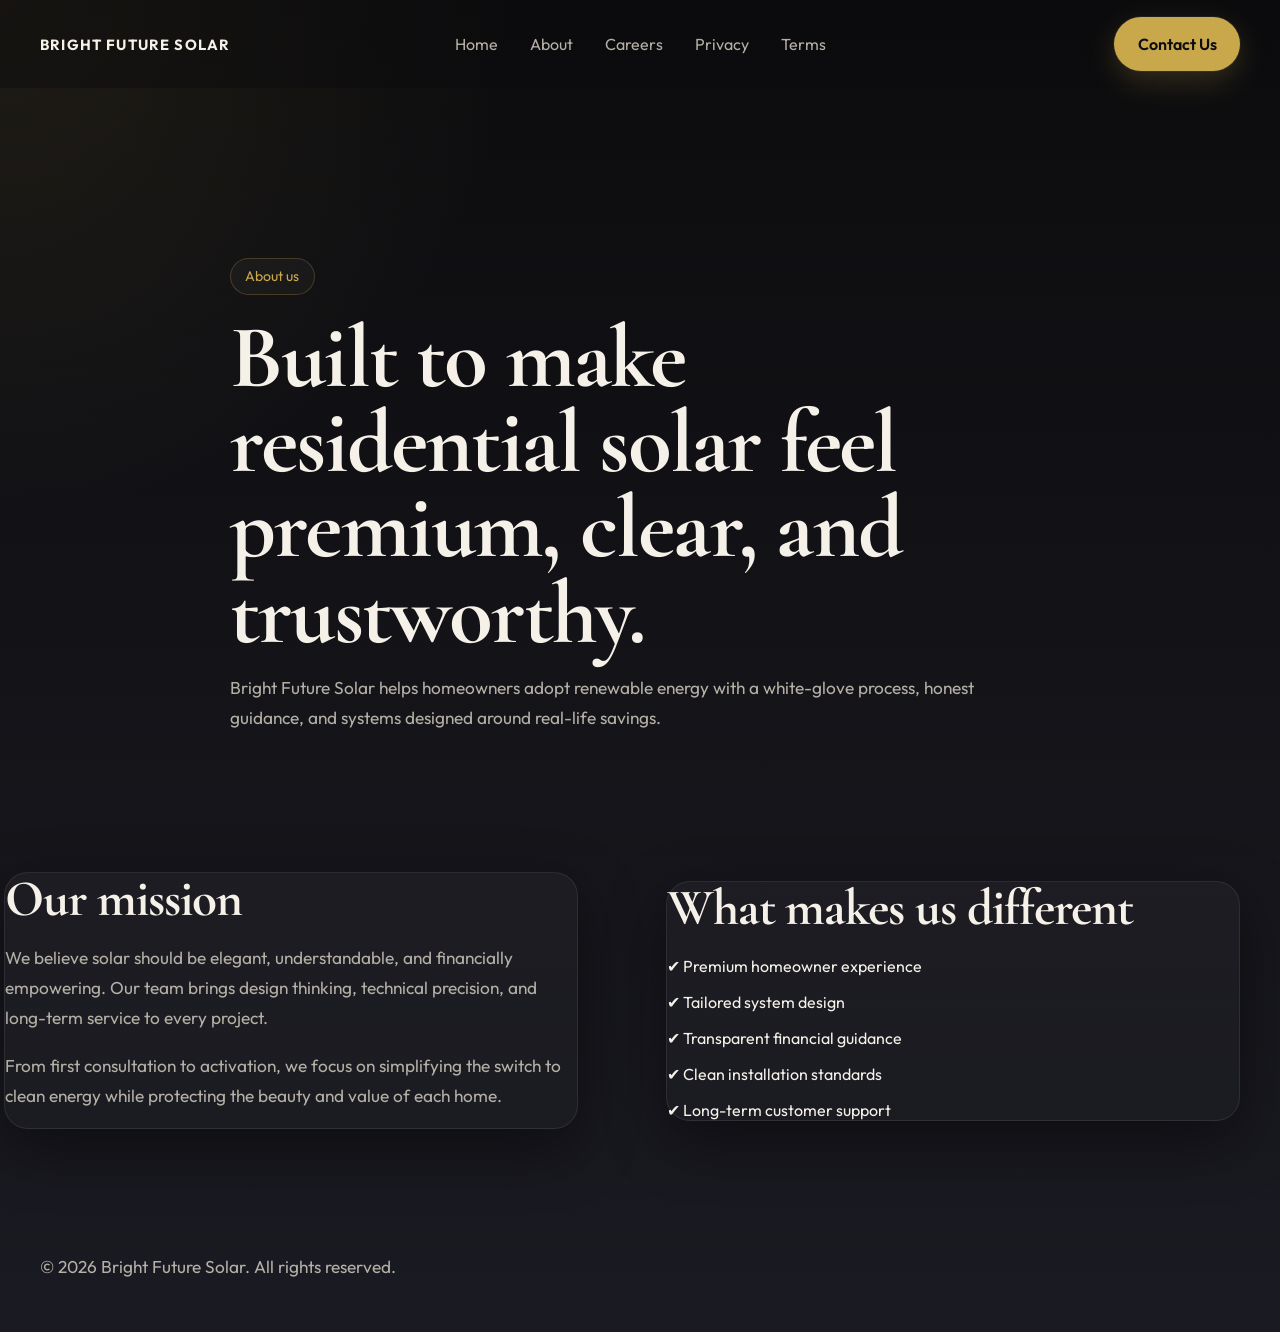
==== aboutUs.html @ a8fe5bc2 "feat: initial Bright Future Solar website" ====
<!DOCTYPE html>
<html lang="en">
<head>
  <meta charset="UTF-8" />
  <meta name="viewport" content="width=device-width, initial-scale=1.0" />
  <title>About Bright Future Solar</title>
  <link rel="preconnect" href="https://fonts.googleapis.com">
  <link rel="preconnect" href="https://fonts.gstatic.com" crossorigin>
  <link href="https://fonts.googleapis.com/css2?family=Cormorant+Garamond:wght@400;500;600;700&family=Outfit:wght@300;400;500;600;700&display=swap" rel="stylesheet">
  <link rel="stylesheet" href="shared.css" />
</head>
<body>
  <header class="site-header inner-header" id="siteHeader">
    <nav class="navbar container">
      <a href="index.html" class="brand-mark">Bright Future Solar</a>
      <button class="nav-toggle" id="navToggle" aria-label="Open menu"><span></span><span></span><span></span></button>
      <div class="nav-center" id="navMenu">
        <a href="index.html">Home</a>
        <a href="aboutUs.html">About</a>
        <a href="careers.html">Careers</a>
        <a href="privacy.html">Privacy</a>
        <a href="terms.html">Terms</a>
      </div>
      <a href="index.html#contact" class="btn btn-primary nav-cta">Contact Us</a>
    </nav>
  </header>
  <main class="inner-page">
    <section class="section page-hero">
      <div class="container narrow reveal fade-up">
        <span class="section-tag">About us</span>
        <h1>Built to make residential solar feel premium, clear, and trustworthy.</h1>
        <p>Bright Future Solar helps homeowners adopt renewable energy with a white-glove process, honest guidance, and systems designed around real-life savings.</p>
      </div>
    </section>
    <section class="section">
      <div class="container two-col-grid">
        <div class="content-panel reveal slide-left">
          <h2>Our mission</h2>
          <p>We believe solar should be elegant, understandable, and financially empowering. Our team brings design thinking, technical precision, and long-term service to every project.</p>
          <p>From first consultation to activation, we focus on simplifying the switch to clean energy while protecting the beauty and value of each home.</p>
        </div>
        <div class="content-panel reveal fade-up">
          <h2>What makes us different</h2>
          <ul class="checklist">
            <li>✔ Premium homeowner experience</li>
            <li>✔ Tailored system design</li>
            <li>✔ Transparent financial guidance</li>
            <li>✔ Clean installation standards</li>
            <li>✔ Long-term customer support</li>
          </ul>
        </div>
      </div>
    </section>
  </main>
  <footer class="site-footer"><div class="container footer-bottom"><p>© 2026 Bright Future Solar. All rights reserved.</p></div></footer>
  <script src="site.js"></script>
</body>
</html>
---- shared.css ----
:root {
  --bg-0: #0C0C0E;
  --bg-1: #111115;
  --bg-2: #16161C;
  --bg-3: #1A1A22;
  --gold: #C9A84C;
  --gold-soft: rgba(201, 168, 76, 0.18);
  --text: #F5F1E8;
  --muted: #B5B0A6;
  --line: rgba(255,255,255,0.08);
  --shadow: 0 20px 60px rgba(0,0,0,0.45);
  --radius: 1.5rem;
  --radius-sm: 1rem;
  --container: 1200px;
}
* { box-sizing: border-box; }
html, body { margin: 0; padding: 0; overflow-x: hidden; }
body {
  font-family: 'Outfit', sans-serif;
  background:
    radial-gradient(circle at top left, rgba(201,168,76,0.1), transparent 28%),
    linear-gradient(180deg, var(--bg-0), var(--bg-1) 35%, var(--bg-2) 70%, var(--bg-3));
  color: var(--text);
}
a { color: inherit; text-decoration: none; }
img, iframe { max-width: 100%; display: block; border: 0; }
.container { width: min(calc(100% - 3rem), var(--container)); margin: 0 auto; }
.narrow { width: min(calc(100% - 3rem), 820px); margin: 0 auto; }
.section { padding: clamp(4rem, 7vw, 7rem) 0; position: relative; }
h1, h2, h3 { font-family: 'Cormorant Garamond', serif; letter-spacing: -0.02em; margin: 0 0 1rem; }
h1 { font-size: clamp(3rem, 7vw, 6.2rem); line-height: 0.95; }
h2 { font-size: clamp(2.2rem, 4vw, 4rem); line-height: 1.02; }
h3 { font-size: clamp(1.4rem, 2vw, 1.9rem); }
p { color: var(--muted); line-height: 1.75; font-size: clamp(1rem, 1.5vw, 1.08rem); }
.site-header {
  position: sticky; top: 0; z-index: 1000; transition: 0.35s ease;
  background: rgba(12,12,14,0.45); backdrop-filter: blur(0px);
}
.site-header.scrolled { background: rgba(12,12,14,0.76); backdrop-filter: blur(18px); border-bottom: 1px solid var(--line); }
.navbar { min-height: 5.5rem; display: grid; grid-template-columns: 1fr auto 1fr; align-items: center; gap: 1rem; }
.brand-mark { font-weight: 700; letter-spacing: 0.08em; text-transform: uppercase; font-size: 0.92rem; }
.nav-center { display: flex; justify-content: center; gap: 2rem; }
.nav-center a { color: var(--muted); transition: color 0.3s ease; }
.nav-center a:hover { color: var(--text); }
.nav-cta { justify-self: end; }
.nav-toggle { display: none; background: transparent; border: 0; width: 3rem; height: 3rem; padding: 0; }
.nav-toggle span { display: block; width: 1.5rem; height: 2px; background: var(--text); margin: 0.32rem auto; transition: 0.3s ease; }
.btn {
  display: inline-flex; align-items: center; justify-content: center; gap: 0.5rem;
  min-height: 3.4rem; padding: 0.9rem 1.4rem; border-radius: 999px;
  border: 1px solid transparent; transition: 0.35s ease; font-weight: 600;
}
.btn-primary { background: var(--gold); color: #0d0d10; box-shadow: 0 0 0 1px rgba(255,255,255,0.06), 0 10px 30px rgba(201,168,76,0.22); }
.btn-primary:hover { transform: translateY(-2px); filter: brightness(1.05); }
.btn-outline { border-color: rgba(201,168,76,0.55); color: var(--text); background: rgba(255,255,255,0.02); }
.btn-outline:hover { border-color: var(--gold); background: rgba(201,168,76,0.08); }
.hero { padding-top: 2rem; }
.hero-grid, .two-col-grid, .contact-grid, .lead-grid, .testimonial-grid { display: grid; grid-template-columns: repeat(2, minmax(0, 1fr)); gap: clamp(2rem, 4vw, 4rem); align-items: center; }
.hero-copy { padding-block: 4rem 2rem; }
.hero-badge, .section-tag {
  display: inline-flex; align-items: center; gap: 0.6rem; padding: 0.55rem 0.9rem;
  border-radius: 999px; border: 1px solid rgba(201,168,76,0.25); background: rgba(255,255,255,0.03);
  color: var(--gold); font-size: 0.88rem; margin-bottom: 1.25rem;
}
.pulse-dot { width: 0.55rem; height: 0.55rem; border-radius: 50%; background: var(--gold); animation: pulseDot 1.8s infinite; }
.hero-actions { display: flex; gap: 1rem; flex-wrap: wrap; margin: 1.75rem 0; }
.social-proof { display: flex; align-items: center; gap: 1rem; }
.avatar-group { display: flex; }
.avatar-group span {
  width: 2.4rem; height: 2.4rem; border-radius: 50%; display: grid; place-items: center;
  margin-left: -0.5rem; border: 2px solid var(--bg-0); background: linear-gradient(135deg, var(--gold), #8b6f2b);
  color: #0c0c0e; font-weight: 700;
}
.hero-visual { min-height: clamp(24rem, 52vw, 48rem); position: relative; overflow: hidden; border-radius: calc(var(--radius) + 0.5rem); box-shadow: var(--shadow); }
.hero-visual img { width: 100%; height: 100%; object-fit: cover; animation: heroImgReveal 1.4s ease both; }
.hero-overlay { position: absolute; inset: 0; background: linear-gradient(270deg, rgba(12,12,14,0.08), rgba(12,12,14,0.42)); }
.stats-bar { margin-top: -2rem; display: grid; grid-template-columns: repeat(4, minmax(0, 1fr)); gap: 1rem; }
.stat-card, .service-card, .testimonial-card, .content-panel, .form-frame {
  background: linear-gradient(180deg, rgba(255,255,255,0.03), rgba(255,255,255,0.015));
  border: 1px solid var(--line); border-radius: var(--radius); box-shadow: var(--shadow);
}
.stat-card { padding: 1.4rem; text-align: center; }
.stat-card strong { display: block; font-size: clamp(1.6rem, 3vw, 2.8rem); color: var(--gold); font-family: 'Cormorant Garamond', serif; }
.clients-strip { border-block: 1px solid var(--line); overflow: hidden; background: rgba(255,255,255,0.02); }
.marquee-track {
  display: flex; gap: 4rem; min-width: max-content; padding: 1rem 0; text-transform: uppercase;
  color: rgba(255,255,255,0.48); filter: grayscale(1) invert(0.1); animation: marquee 26s linear infinite;
}
.image-stack { position: relative; min-height: 38rem; }
.primary-stack, .secondary-stack { border-radius: var(--radius); object-fit: cover; box-shadow: var(--shadow); }
.primary-stack { width: 72%; height: 100%; }
.secondary-stack { width: 42%; position: absolute; bottom: 2rem; right: 0; border: 6px solid var(--bg-1); }
.floating-card {
  position: absolute; left: 50%; top: 12%; transform: translateX(-10%);
  padding: 1rem 1.2rem; border-radius: var(--radius-sm); background: rgba(12,12,14,0.82);
  border: 1px solid rgba(201,168,76,0.28); color: var(--gold); font-weight: 600;
}
.feature-list, .checklist, .contact-list { display: grid; gap: 1rem; padding: 0; margin: 1.4rem 0 0; list-style: none; }
.feature-item {
  display: grid; grid-template-columns: 3rem 1fr; gap: 1rem; align-items: start;
  padding: 1rem 1.1rem; border: 1px solid var(--line); border-radius: var(--radius-sm);
  transition: 0.35s ease;
}
.feature-item:hover, .service-card:hover { transform: translateY(-6px) translateX(4px); border-color: rgba(201,168,76,0.55); }
.feature-item span, .service-icon, .contact-list span { color: var(--gold); font-size: 1.4rem; }
.form-frame iframe { width: 100%; min-height: 30rem; border-radius: inherit; background: rgba(255,255,255,0.02); }
.section-heading { margin-bottom: 2rem; }
.cards-grid { display: grid; gap: 1.5rem; }
.service-grid { grid-template-columns: repeat(2, minmax(0, 1fr)); }
.service-card { padding: 1.6rem; transition: 0.35s ease; }
.service-card a { color: var(--gold); font-weight: 600; }
.cta-banner { overflow: hidden; }
.cta-panel { text-align: center; padding: clamp(2rem, 4vw, 3.5rem); position: relative; overflow: hidden; }
.cta-panel h2 { color: var(--gold); font-style: italic; }
.gallery-grid { display: grid; grid-template-columns: repeat(3, minmax(0, 1fr)); gap: 1.25rem; }
.gallery-item { position: relative; aspect-ratio: 4 / 3; overflow: hidden; border-radius: var(--radius); }
.gallery-item img { width: 100%; height: 100%; object-fit: cover; transition: transform 0.45s ease; }
.gallery-item::after {
  content: ''; position: absolute; inset: 0; background: linear-gradient(180deg, transparent, rgba(12,12,14,0.7));
}
.gallery-item span { position: absolute; left: 1rem; bottom: 1rem; z-index: 1; }
.gallery-item:hover img { transform: scale(1.08); }
.testimonial-card { padding: 1.25rem; }
.video-embed iframe { width: 100%; aspect-ratio: 16 / 9; border-radius: var(--radius-sm); }
.testimonial-meta { display: flex; align-items: center; justify-content: space-between; margin: 1rem 0; }
.testimonial-meta strong { color: var(--gold); font-size: 2rem; font-family: 'Cormorant Garamond', serif; }
.map-image { width: 100%; border-radius: var(--radius); opacity: 0.72; min-height: 24rem; object-fit: cover; }
.footer-grid { display: grid; grid-template-columns: 1.2fr 1fr 1fr; gap: 2rem; padding: 2.2rem 0; border-top: 1px solid var(--line); }
.footer-grid h3 { font-size: 1.2rem; margin-bottom: 0.8rem; }
.footer-grid a, .footer-grid p { display: block; margin: 0.45rem 0; color: var(--muted); }
.footer-bottom { padding: 1rem 0 2rem; color: rgba(255,255,255,0.55); }
.inner-page { padding-top: 5rem; }
.page-hero { padding-bottom: 2rem; }
.legal-copy p { margin-bottom: 1rem; }
.ambient { position: absolute; inset: auto; pointer-events: none; }
.ambient-hero {
  top: 0; right: -10rem; width: 32rem; height: 32rem;
  background: radial-gradient(circle, rgba(201,168,76,0.18), transparent 65%);
}
.ambient-cta {
  left: 50%; top: 50%; transform: translate(-50%, -50%); width: 36rem; height: 36rem;
  background: radial-gradient(circle, rgba(201,168,76,0.16), transparent 65%);
}
.reveal { opacity: 0; transform: translateY(32px); transition: opacity 0.7s ease, transform 0.7s ease; }
.reveal.is-visible { opacity: 1; transform: none; }
.reveal.scale-in { transform: scale(0.96); }
.reveal.slide-left { transform: translateX(-36px); }
.stagger-parent .stagger-item { transition-delay: var(--delay, 0ms); }
@keyframes heroImgReveal {
  from { opacity: 0; transform: scale(1.08); }
  to { opacity: 1; transform: scale(1); }
}
@keyframes pulseDot {
  0%, 100% { transform: scale(1); opacity: 1; }
  50% { transform: scale(1.35); opacity: 0.55; }
}
@keyframes marquee {
  0% { transform: translateX(0); }
  100% { transform: translateX(-50%); }
}
@media (max-width: 900px) {
  .navbar { grid-template-columns: 1fr auto auto; }
  .nav-toggle { display: block; justify-self: center; }
  .nav-center {
    position: absolute; top: 100%; left: 1rem; right: 1rem; display: none; flex-direction: column;
    padding: 1rem; border-radius: 1rem; background: rgba(12,12,14,0.94); border: 1px solid var(--line);
  }
  .nav-center.open { display: flex; }
  .nav-cta { display: none; }
  .hero-grid, .two-col-grid, .contact-grid, .lead-grid, .testimonial-grid, .footer-grid, .service-grid, .gallery-grid {
    grid-template-columns: 1fr;
  }
  .hero { padding-top: 1rem; }
  .hero-visual { order: -1; min-height: 22rem; }
  .hero-copy { padding-block: 1rem 0; }
  .image-stack { min-height: auto; }
  .primary-stack { width: 100%; height: 26rem; }
  .secondary-stack { width: 48%; }
  .stats-bar { grid-template-columns: repeat(2, minmax(0, 1fr)); }
}
@media (max-width: 640px) {
  .container, .narrow { width: min(calc(100% - 3rem), var(--container)); }
  .section { padding: 4rem 0; }
  .hero {
    position: relative;
  }
  .hero-grid { gap: 1.5rem; }
  .hero-copy { position: relative; z-index: 2; }
  .hero-visual { min-height: 18rem; }
  .hero-actions, .btn { width: 100%; }
  .hero-actions .btn { width: 100%; }
  .stats-bar { grid-template-columns: repeat(2, minmax(0, 1fr)); }
  .gallery-grid, .service-grid, .footer-grid { grid-template-columns: 1fr; }
  .secondary-stack { display: none; }
}
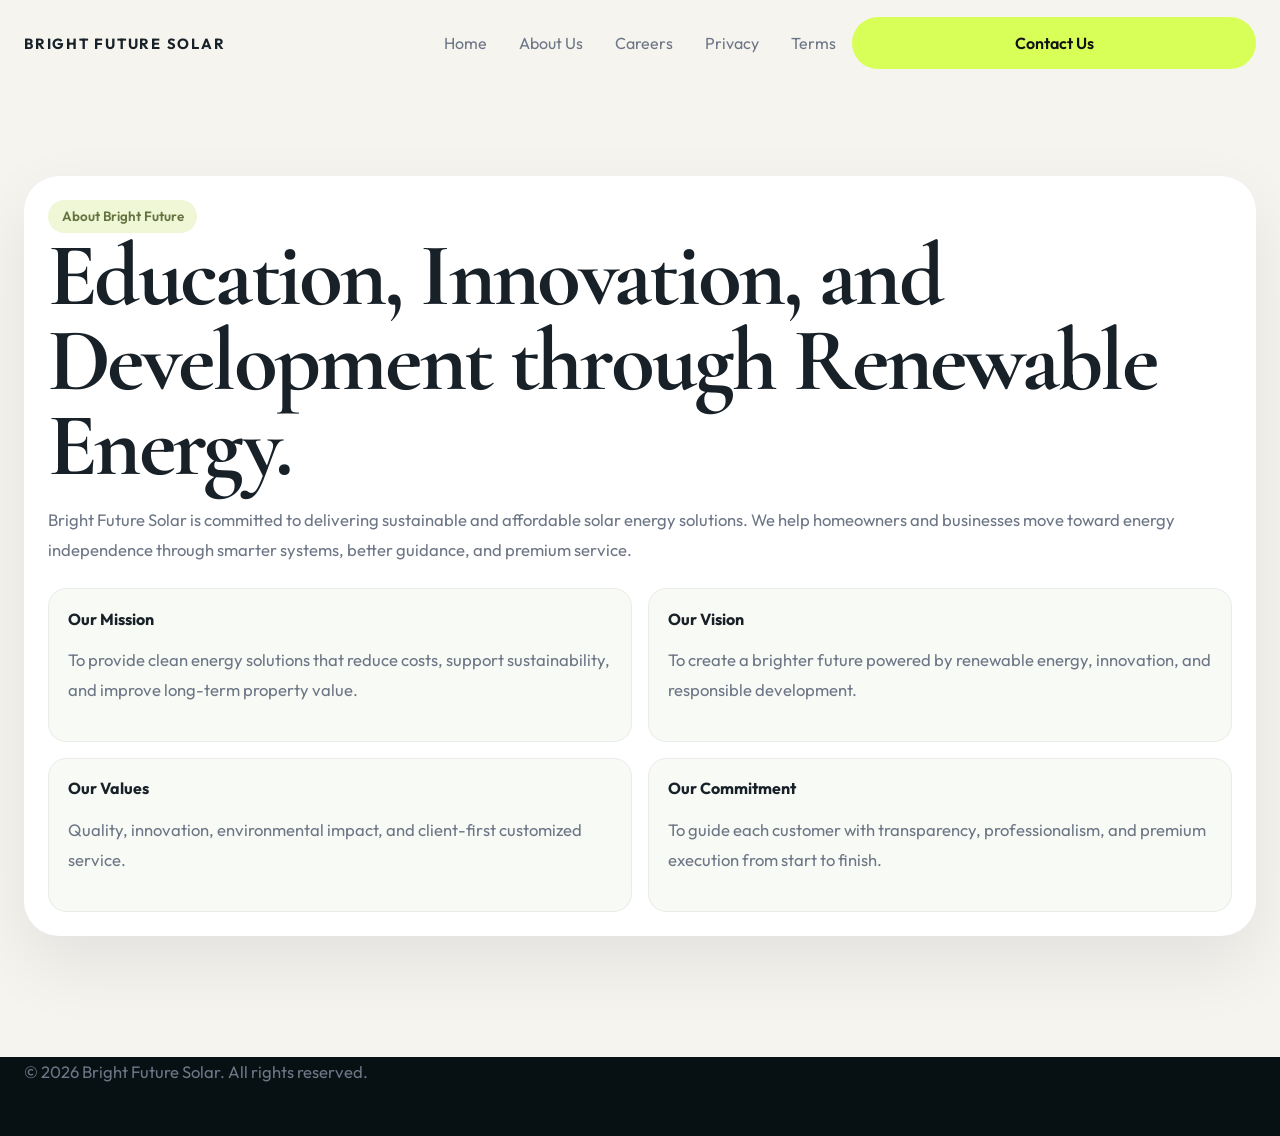
==== commit bca4e39a: "feat: redesign internal pages using bright future solar content" ====
--- a/aboutUs.html
+++ b/aboutUs.html
@@ -3,56 +3,43 @@
 <head>
   <meta charset="UTF-8" />
   <meta name="viewport" content="width=device-width, initial-scale=1.0" />
-  <title>About Bright Future Solar</title>
+  <title>About Us | Bright Future Solar</title>
   <link rel="preconnect" href="https://fonts.googleapis.com">
   <link rel="preconnect" href="https://fonts.gstatic.com" crossorigin>
   <link href="https://fonts.googleapis.com/css2?family=Cormorant+Garamond:wght@400;500;600;700&family=Outfit:wght@300;400;500;600;700&display=swap" rel="stylesheet">
   <link rel="stylesheet" href="shared.css" />
 </head>
 <body>
-  <header class="site-header inner-header" id="siteHeader">
-    <nav class="navbar container">
-      <a href="index.html" class="brand-mark">Bright Future Solar</a>
+  <header class="site-header" id="siteHeader">
+    <nav class="navbar container eco-nav">
+      <a href="index.html" class="brand-mark eco-brand">Bright Future Solar</a>
       <button class="nav-toggle" id="navToggle" aria-label="Open menu"><span></span><span></span><span></span></button>
       <div class="nav-center" id="navMenu">
         <a href="index.html">Home</a>
-        <a href="aboutUs.html">About</a>
+        <a href="aboutUs.html">About Us</a>
         <a href="careers.html">Careers</a>
         <a href="privacy.html">Privacy</a>
         <a href="terms.html">Terms</a>
       </div>
-      <a href="index.html#contact" class="btn btn-primary nav-cta">Contact Us</a>
+      <a href="index.html#contact" class="btn btn-primary eco-cta">Contact Us</a>
     </nav>
   </header>
-  <main class="inner-page">
-    <section class="section page-hero">
-      <div class="container narrow reveal fade-up">
-        <span class="section-tag">About us</span>
-        <h1>Built to make residential solar feel premium, clear, and trustworthy.</h1>
-        <p>Bright Future Solar helps homeowners adopt renewable energy with a white-glove process, honest guidance, and systems designed around real-life savings.</p>
-      </div>
-    </section>
+  <main>
     <section class="section">
-      <div class="container two-col-grid">
-        <div class="content-panel reveal slide-left">
-          <h2>Our mission</h2>
-          <p>We believe solar should be elegant, understandable, and financially empowering. Our team brings design thinking, technical precision, and long-term service to every project.</p>
-          <p>From first consultation to activation, we focus on simplifying the switch to clean energy while protecting the beauty and value of each home.</p>
-        </div>
-        <div class="content-panel reveal fade-up">
-          <h2>What makes us different</h2>
-          <ul class="checklist">
-            <li>✔ Premium homeowner experience</li>
-            <li>✔ Tailored system design</li>
-            <li>✔ Transparent financial guidance</li>
-            <li>✔ Clean installation standards</li>
-            <li>✔ Long-term customer support</li>
-          </ul>
+      <div class="container eco-about-wrapper reveal fade-up">
+        <span class="section-tag eco-tag">About Bright Future</span>
+        <h1>Education, Innovation, and Development through Renewable Energy.</h1>
+        <p>Bright Future Solar is committed to delivering sustainable and affordable solar energy solutions. We help homeowners and businesses move toward energy independence through smarter systems, better guidance, and premium service.</p>
+        <div class="eco-feature-list">
+          <article><strong>Our Mission</strong><p>To provide clean energy solutions that reduce costs, support sustainability, and improve long-term property value.</p></article>
+          <article><strong>Our Vision</strong><p>To create a brighter future powered by renewable energy, innovation, and responsible development.</p></article>
+          <article><strong>Our Values</strong><p>Quality, innovation, environmental impact, and client-first customized service.</p></article>
+          <article><strong>Our Commitment</strong><p>To guide each customer with transparency, professionalism, and premium execution from start to finish.</p></article>
         </div>
       </div>
     </section>
   </main>
-  <footer class="site-footer"><div class="container footer-bottom"><p>© 2026 Bright Future Solar. All rights reserved.</p></div></footer>
+  <footer class="site-footer eco-footer"><div class="container footer-bottom"><p>© 2026 Bright Future Solar. All rights reserved.</p></div></footer>
   <script src="site.js"></script>
 </body>
 </html>
--- a/shared.css
+++ b/shared.css
@@ -1,195 +1,150 @@
 :root {
-  --bg-0: #0C0C0E;
-  --bg-1: #111115;
-  --bg-2: #16161C;
-  --bg-3: #1A1A22;
-  --gold: #C9A84C;
-  --gold-soft: rgba(201, 168, 76, 0.18);
-  --text: #F5F1E8;
-  --muted: #B5B0A6;
-  --line: rgba(255,255,255,0.08);
-  --shadow: 0 20px 60px rgba(0,0,0,0.45);
+  --bg: #f5f4ef;
+  --surface: #ffffff;
+  --surface-soft: #eef2e7;
+  --dark: #071012;
+  --dark-2: #0b1b1d;
+  --teal: #103538;
+  --text: #182028;
+  --muted: #6d7686;
+  --line: rgba(16, 24, 32, 0.08);
+  --green: #d7ff57;
+  --green-deep: #c3ef2d;
+  --gold: #c9a84c;
+  --gold-soft: rgba(201,168,76,0.18);
   --radius: 1.5rem;
-  --radius-sm: 1rem;
-  --container: 1200px;
+  --radius-lg: 2.2rem;
+  --shadow: 0 28px 70px rgba(12, 18, 26, 0.08);
+  --container: 1240px;
 }
 * { box-sizing: border-box; }
-html, body { margin: 0; padding: 0; overflow-x: hidden; }
-body {
-  font-family: 'Outfit', sans-serif;
-  background:
-    radial-gradient(circle at top left, rgba(201,168,76,0.1), transparent 28%),
-    linear-gradient(180deg, var(--bg-0), var(--bg-1) 35%, var(--bg-2) 70%, var(--bg-3));
-  color: var(--text);
-}
+html, body { margin: 0; padding: 0; overflow-x: hidden; scroll-behavior: smooth; }
+body { font-family: 'Outfit', sans-serif; color: var(--text); background: var(--bg); }
 a { color: inherit; text-decoration: none; }
 img, iframe { max-width: 100%; display: block; border: 0; }
 .container { width: min(calc(100% - 3rem), var(--container)); margin: 0 auto; }
-.narrow { width: min(calc(100% - 3rem), 820px); margin: 0 auto; }
-.section { padding: clamp(4rem, 7vw, 7rem) 0; position: relative; }
-h1, h2, h3 { font-family: 'Cormorant Garamond', serif; letter-spacing: -0.02em; margin: 0 0 1rem; }
-h1 { font-size: clamp(3rem, 7vw, 6.2rem); line-height: 0.95; }
-h2 { font-size: clamp(2.2rem, 4vw, 4rem); line-height: 1.02; }
-h3 { font-size: clamp(1.4rem, 2vw, 1.9rem); }
-p { color: var(--muted); line-height: 1.75; font-size: clamp(1rem, 1.5vw, 1.08rem); }
-.site-header {
-  position: sticky; top: 0; z-index: 1000; transition: 0.35s ease;
-  background: rgba(12,12,14,0.45); backdrop-filter: blur(0px);
-}
-.site-header.scrolled { background: rgba(12,12,14,0.76); backdrop-filter: blur(18px); border-bottom: 1px solid var(--line); }
-.navbar { min-height: 5.5rem; display: grid; grid-template-columns: 1fr auto 1fr; align-items: center; gap: 1rem; }
-.brand-mark { font-weight: 700; letter-spacing: 0.08em; text-transform: uppercase; font-size: 0.92rem; }
+.section { padding: clamp(4rem, 7vw, 7rem) 0; }
+h1, h2, h3 { font-family: 'Cormorant Garamond', serif; margin: 0 0 1rem; letter-spacing: -0.03em; }
+h1 { font-size: clamp(3.2rem, 7vw, 6rem); line-height: 0.95; }
+h2 { font-size: clamp(2.4rem, 4vw, 4rem); line-height: 1; }
+h3 { font-size: clamp(1.3rem, 2vw, 1.7rem); }
+p { color: var(--muted); line-height: 1.8; font-size: clamp(1rem, 1.3vw, 1.06rem); }
+.site-header { position: sticky; top: 0; z-index: 1000; transition: 0.35s ease; background: rgba(245,244,239,0.72); backdrop-filter: blur(0px); }
+.site-header.scrolled { background: rgba(245,244,239,0.92); backdrop-filter: blur(18px); border-bottom: 1px solid var(--line); }
+.navbar { min-height: 5.4rem; display: grid; grid-template-columns: 1fr auto 1fr; align-items: center; gap: 1rem; }
+.brand-mark { font-weight: 700; text-transform: uppercase; letter-spacing: 0.12em; font-size: 0.92rem; }
 .nav-center { display: flex; justify-content: center; gap: 2rem; }
-.nav-center a { color: var(--muted); transition: color 0.3s ease; }
+.nav-center a { color: var(--muted); transition: 0.3s ease; }
 .nav-center a:hover { color: var(--text); }
-.nav-cta { justify-self: end; }
 .nav-toggle { display: none; background: transparent; border: 0; width: 3rem; height: 3rem; padding: 0; }
-.nav-toggle span { display: block; width: 1.5rem; height: 2px; background: var(--text); margin: 0.32rem auto; transition: 0.3s ease; }
-.btn {
-  display: inline-flex; align-items: center; justify-content: center; gap: 0.5rem;
-  min-height: 3.4rem; padding: 0.9rem 1.4rem; border-radius: 999px;
-  border: 1px solid transparent; transition: 0.35s ease; font-weight: 600;
-}
-.btn-primary { background: var(--gold); color: #0d0d10; box-shadow: 0 0 0 1px rgba(255,255,255,0.06), 0 10px 30px rgba(201,168,76,0.22); }
-.btn-primary:hover { transform: translateY(-2px); filter: brightness(1.05); }
-.btn-outline { border-color: rgba(201,168,76,0.55); color: var(--text); background: rgba(255,255,255,0.02); }
-.btn-outline:hover { border-color: var(--gold); background: rgba(201,168,76,0.08); }
-.hero { padding-top: 2rem; }
-.hero-grid, .two-col-grid, .contact-grid, .lead-grid, .testimonial-grid { display: grid; grid-template-columns: repeat(2, minmax(0, 1fr)); gap: clamp(2rem, 4vw, 4rem); align-items: center; }
-.hero-copy { padding-block: 4rem 2rem; }
-.hero-badge, .section-tag {
-  display: inline-flex; align-items: center; gap: 0.6rem; padding: 0.55rem 0.9rem;
-  border-radius: 999px; border: 1px solid rgba(201,168,76,0.25); background: rgba(255,255,255,0.03);
-  color: var(--gold); font-size: 0.88rem; margin-bottom: 1.25rem;
-}
-.pulse-dot { width: 0.55rem; height: 0.55rem; border-radius: 50%; background: var(--gold); animation: pulseDot 1.8s infinite; }
-.hero-actions { display: flex; gap: 1rem; flex-wrap: wrap; margin: 1.75rem 0; }
-.social-proof { display: flex; align-items: center; gap: 1rem; }
-.avatar-group { display: flex; }
-.avatar-group span {
-  width: 2.4rem; height: 2.4rem; border-radius: 50%; display: grid; place-items: center;
-  margin-left: -0.5rem; border: 2px solid var(--bg-0); background: linear-gradient(135deg, var(--gold), #8b6f2b);
-  color: #0c0c0e; font-weight: 700;
-}
-.hero-visual { min-height: clamp(24rem, 52vw, 48rem); position: relative; overflow: hidden; border-radius: calc(var(--radius) + 0.5rem); box-shadow: var(--shadow); }
-.hero-visual img { width: 100%; height: 100%; object-fit: cover; animation: heroImgReveal 1.4s ease both; }
-.hero-overlay { position: absolute; inset: 0; background: linear-gradient(270deg, rgba(12,12,14,0.08), rgba(12,12,14,0.42)); }
-.stats-bar { margin-top: -2rem; display: grid; grid-template-columns: repeat(4, minmax(0, 1fr)); gap: 1rem; }
-.stat-card, .service-card, .testimonial-card, .content-panel, .form-frame {
-  background: linear-gradient(180deg, rgba(255,255,255,0.03), rgba(255,255,255,0.015));
-  border: 1px solid var(--line); border-radius: var(--radius); box-shadow: var(--shadow);
-}
-.stat-card { padding: 1.4rem; text-align: center; }
-.stat-card strong { display: block; font-size: clamp(1.6rem, 3vw, 2.8rem); color: var(--gold); font-family: 'Cormorant Garamond', serif; }
-.clients-strip { border-block: 1px solid var(--line); overflow: hidden; background: rgba(255,255,255,0.02); }
-.marquee-track {
-  display: flex; gap: 4rem; min-width: max-content; padding: 1rem 0; text-transform: uppercase;
-  color: rgba(255,255,255,0.48); filter: grayscale(1) invert(0.1); animation: marquee 26s linear infinite;
-}
-.image-stack { position: relative; min-height: 38rem; }
-.primary-stack, .secondary-stack { border-radius: var(--radius); object-fit: cover; box-shadow: var(--shadow); }
-.primary-stack { width: 72%; height: 100%; }
-.secondary-stack { width: 42%; position: absolute; bottom: 2rem; right: 0; border: 6px solid var(--bg-1); }
-.floating-card {
-  position: absolute; left: 50%; top: 12%; transform: translateX(-10%);
-  padding: 1rem 1.2rem; border-radius: var(--radius-sm); background: rgba(12,12,14,0.82);
-  border: 1px solid rgba(201,168,76,0.28); color: var(--gold); font-weight: 600;
-}
-.feature-list, .checklist, .contact-list { display: grid; gap: 1rem; padding: 0; margin: 1.4rem 0 0; list-style: none; }
-.feature-item {
-  display: grid; grid-template-columns: 3rem 1fr; gap: 1rem; align-items: start;
-  padding: 1rem 1.1rem; border: 1px solid var(--line); border-radius: var(--radius-sm);
-  transition: 0.35s ease;
-}
-.feature-item:hover, .service-card:hover { transform: translateY(-6px) translateX(4px); border-color: rgba(201,168,76,0.55); }
-.feature-item span, .service-icon, .contact-list span { color: var(--gold); font-size: 1.4rem; }
-.form-frame iframe { width: 100%; min-height: 30rem; border-radius: inherit; background: rgba(255,255,255,0.02); }
+.nav-toggle span { display: block; width: 1.5rem; height: 2px; background: var(--text); margin: 0.32rem auto; }
+.btn { display: inline-flex; align-items: center; justify-content: center; gap: 0.5rem; min-height: 3.25rem; padding: 0.9rem 1.4rem; border-radius: 999px; border: 1px solid transparent; transition: 0.35s ease; font-weight: 600; }
+.btn-primary { background: var(--green); color: #121212; }
+.btn-primary:hover { background: var(--green-deep); transform: translateY(-2px); }
+.btn-outline { border-color: rgba(16,24,32,0.14); background: #fff; }
+.btn-outline:hover { border-color: var(--text); }
+.section-tag { display: inline-flex; align-items: center; padding: 0.52rem 0.85rem; border-radius: 999px; background: #eff7d6; color: #667340; font-size: 0.84rem; font-weight: 600; }
+.centered-heading { text-align: center; }
+.eco-hero-shell { width: min(calc(100% - 2rem), 1440px); }
+.eco-topnav-visual { display: grid; grid-template-columns: auto 1fr auto; align-items: center; gap: 1rem; margin-bottom: 1rem; }
+.eco-logo-badge { background: #fff; border-radius: 0 0 1.8rem 1.8rem; padding: 1.4rem 2rem 1.1rem; font-weight: 800; letter-spacing: 0.08em; text-transform: uppercase; }
+.eco-menu-chip { display: flex; justify-content: center; gap: 2rem; padding: 1.25rem 2rem; border-radius: 2rem 2rem 0 0; background: linear-gradient(90deg, #071012, #0d3535); color: rgba(255,255,255,0.92); min-height: 4.8rem; align-items: center; }
+.eco-top-actions { display: flex; align-items: center; gap: 0.85rem; }
+.search-orb { width: 3rem; height: 3rem; border-radius: 50%; display: grid; place-items: center; background: #143436; color: #fff; }
+.hero-contact-pill { display: inline-flex; align-items: center; gap: 0.6rem; background: #fff; padding: 0.9rem 1.2rem; border-radius: 999px; font-weight: 600; }
+.eco-hero-frame { background: linear-gradient(90deg, #040809 0%, #071012 30%, #0b2327 100%); border-radius: 2.2rem; min-height: 41rem; position: relative; overflow: visible; padding: 5rem 3rem 7rem; }
+.eco-hero-frame::before { content: ''; position: absolute; inset: 0; background: linear-gradient(90deg, rgba(255,255,255,0.03) 0, rgba(255,255,255,0.03) 1px, transparent 1px, transparent 9%); opacity: 0.18; }
+.eco-hero-panel { position: relative; z-index: 1; max-width: 44rem; }
+.eco-hero-inner-card { border: 1px solid rgba(201,168,76,0.45); border-radius: 1.2rem; padding: 2.2rem; color: #fff; background: rgba(0,0,0,0.12); }
+.eco-hero-inner-card h1 { font-family: 'Outfit', sans-serif; font-size: clamp(3.2rem, 6vw, 5.4rem); line-height: 0.96; letter-spacing: -0.05em; max-width: 11ch; }
+.eco-hero-inner-card p { color: rgba(255,255,255,0.76); max-width: 38rem; }
+.hero-welcome { display: inline-flex; margin-bottom: 1rem; color: #e9d9a4; font-size: 0.92rem; }
+.hero-actions-left { justify-content: flex-start; }
+.gold-outline { border-color: rgba(201,168,76,0.55); color: #f5df94; background: transparent; }
+.gold-outline:hover { background: rgba(201,168,76,0.08); }
+.eco-hero-stats-row { position: absolute; right: 2rem; bottom: -2rem; display: grid; grid-template-columns: repeat(2, minmax(0, 1fr)); gap: 1rem; width: min(34rem, 50%); z-index: 2; }
+.eco-stat-box { background: #0b3132; color: #fff; border-radius: 1.4rem; padding: 1.5rem; text-align: center; border: 6px solid #fff; }
+.eco-stat-box strong { display: block; font-size: 2.6rem; font-family: 'Outfit', sans-serif; }
+.eco-stat-box span { color: rgba(255,255,255,0.78); }
+.eco-section-shell { background: var(--surface); border-radius: var(--radius-lg); box-shadow: var(--shadow); padding: 1.5rem; }
+.eco-partners .partner-strip { display: flex; gap: 2rem; justify-content: center; flex-wrap: wrap; padding: 1.1rem 1.2rem; border-radius: 999px; background: var(--surface); color: #5b6370; font-size: 0.85rem; letter-spacing: 0.1em; box-shadow: var(--shadow); }
+.eco-about-grid, .eco-project-grid, .eco-contact-shell { display: grid; grid-template-columns: repeat(2, minmax(0, 1fr)); gap: clamp(2rem, 4vw, 4rem); align-items: center; }
+.eco-about { padding-top: 2rem; }
+.eco-about-wrapper, .eco-project-wrapper, .eco-testimonial-wrapper, .eco-contact-wrapper { background: var(--surface); border-radius: var(--radius-lg); padding: 1.5rem; box-shadow: var(--shadow); }
+.eco-about-images { position: relative; min-height: 36rem; }
+.about-main-image, .about-floating-image, .eco-gallery img, .eco-service-card img { object-fit: cover; border-radius: var(--radius); }
+.about-main-image { width: 78%; height: 100%; }
+.about-floating-image { width: 44%; position: absolute; right: 0; bottom: 2rem; border: 8px solid #fff; box-shadow: var(--shadow); }
+.eco-feature-list { display: grid; grid-template-columns: repeat(2, minmax(0, 1fr)); gap: 1rem; margin-top: 1.5rem; }
+.eco-feature-list article, .eco-quote-card { background: #f8faf5; border: 1px solid rgba(16,24,32,0.06); border-radius: 1.15rem; padding: 1.2rem; }
+.eco-feature-list strong { display: block; margin-bottom: 0.45rem; }
 .section-heading { margin-bottom: 2rem; }
-.cards-grid { display: grid; gap: 1.5rem; }
-.service-grid { grid-template-columns: repeat(2, minmax(0, 1fr)); }
-.service-card { padding: 1.6rem; transition: 0.35s ease; }
-.service-card a { color: var(--gold); font-weight: 600; }
-.cta-banner { overflow: hidden; }
-.cta-panel { text-align: center; padding: clamp(2rem, 4vw, 3.5rem); position: relative; overflow: hidden; }
-.cta-panel h2 { color: var(--gold); font-style: italic; }
-.gallery-grid { display: grid; grid-template-columns: repeat(3, minmax(0, 1fr)); gap: 1.25rem; }
-.gallery-item { position: relative; aspect-ratio: 4 / 3; overflow: hidden; border-radius: var(--radius); }
-.gallery-item img { width: 100%; height: 100%; object-fit: cover; transition: transform 0.45s ease; }
-.gallery-item::after {
-  content: ''; position: absolute; inset: 0; background: linear-gradient(180deg, transparent, rgba(12,12,14,0.7));
-}
-.gallery-item span { position: absolute; left: 1rem; bottom: 1rem; z-index: 1; }
-.gallery-item:hover img { transform: scale(1.08); }
-.testimonial-card { padding: 1.25rem; }
-.video-embed iframe { width: 100%; aspect-ratio: 16 / 9; border-radius: var(--radius-sm); }
-.testimonial-meta { display: flex; align-items: center; justify-content: space-between; margin: 1rem 0; }
-.testimonial-meta strong { color: var(--gold); font-size: 2rem; font-family: 'Cormorant Garamond', serif; }
-.map-image { width: 100%; border-radius: var(--radius); opacity: 0.72; min-height: 24rem; object-fit: cover; }
-.footer-grid { display: grid; grid-template-columns: 1.2fr 1fr 1fr; gap: 2rem; padding: 2.2rem 0; border-top: 1px solid var(--line); }
-.footer-grid h3 { font-size: 1.2rem; margin-bottom: 0.8rem; }
-.footer-grid a, .footer-grid p { display: block; margin: 0.45rem 0; color: var(--muted); }
-.footer-bottom { padding: 1rem 0 2rem; color: rgba(255,255,255,0.55); }
-.inner-page { padding-top: 5rem; }
-.page-hero { padding-bottom: 2rem; }
-.legal-copy p { margin-bottom: 1rem; }
-.ambient { position: absolute; inset: auto; pointer-events: none; }
-.ambient-hero {
-  top: 0; right: -10rem; width: 32rem; height: 32rem;
-  background: radial-gradient(circle, rgba(201,168,76,0.18), transparent 65%);
-}
-.ambient-cta {
-  left: 50%; top: 50%; transform: translate(-50%, -50%); width: 36rem; height: 36rem;
-  background: radial-gradient(circle, rgba(201,168,76,0.16), transparent 65%);
-}
+.eco-services-panel { background: linear-gradient(180deg, #091214, #0d2325); border-radius: var(--radius-lg); padding: 2rem; color: #fff; box-shadow: var(--shadow); }
+.eco-services-panel h2 { color: #fff; }
+.eco-service-grid { display: grid; grid-template-columns: repeat(2, minmax(0, 1fr)); gap: 1.2rem; }
+.eco-service-card { background: rgba(255,255,255,0.03); color: #fff; border-radius: 1.4rem; overflow: hidden; border: 1px solid rgba(255,255,255,0.08); }
+.eco-service-card img { width: 100%; aspect-ratio: 16/10; }
+.eco-service-card div { padding: 1.15rem; }
+.eco-service-card h3 { font-family: 'Outfit', sans-serif; color: #fff; }
+.eco-service-card p { color: rgba(255,255,255,0.7); }
+.eco-form-shell { display: grid; grid-template-columns: 0.95fr 1.05fr; gap: 1.5rem; background: linear-gradient(180deg, #091214, #0d2325); padding: 1.5rem; border-radius: var(--radius-lg); box-shadow: var(--shadow); color: #fff; }
+.eco-form-copy p, .checklist { color: rgba(255,255,255,0.74); }
+.checklist { display: grid; gap: 0.8rem; list-style: none; padding: 0; margin: 1.4rem 0 0; }
+.form-frame { background: #fff; border-radius: 1.2rem; overflow: hidden; border: 1px solid rgba(17,21,27,0.06); }
+.form-frame iframe { width: 100%; min-height: 32rem; }
+.eco-project-copy { max-width: 38rem; }
+.eco-gallery { display: grid; grid-template-columns: 1fr 1fr; gap: 1rem; }
+.eco-gallery img:first-child { grid-column: span 2; aspect-ratio: 16/10; }
+.eco-gallery img:nth-child(2), .eco-gallery img:nth-child(3) { aspect-ratio: 4/3; }
+.eco-testimonial-wrapper { background: var(--surface); border-radius: var(--radius-lg); padding: 1.5rem; box-shadow: var(--shadow); }
+.eco-testimonial-grid { display: grid; grid-template-columns: repeat(3, minmax(0, 1fr)); gap: 1rem; }
+.eco-quote-card strong { display: block; margin-top: 1rem; color: var(--text); }
+.eco-contact-wrapper { background: linear-gradient(180deg, #091214, #0d2325); border-radius: var(--radius-lg); padding: 1.5rem; box-shadow: var(--shadow); color: #fff; }
+.eco-contact-wrapper h2, .eco-contact-wrapper p, .eco-contact-wrapper li { color: rgba(255,255,255,0.82); }
+.contact-list { list-style: none; padding: 0; margin: 1.4rem 0 0; display: grid; gap: 0.9rem; }
+.contact-list li { display: flex; gap: 0.8rem; align-items: flex-start; }
+.contact-list span { color: var(--gold); }
+.site-footer { background: var(--dark); color: #fff; margin-top: 2rem; }
+.footer-grid { display: grid; grid-template-columns: 1.2fr 1fr 1fr; gap: 2rem; padding: 2.2rem 0; }
+.footer-grid h3 { font-family: 'Outfit', sans-serif; color: #fff; font-size: 1rem; }
+.footer-grid a, .footer-grid p, .footer-bottom { color: rgba(255,255,255,0.66); }
+.footer-bottom { padding: 0 0 2rem; }
 .reveal { opacity: 0; transform: translateY(32px); transition: opacity 0.7s ease, transform 0.7s ease; }
 .reveal.is-visible { opacity: 1; transform: none; }
 .reveal.scale-in { transform: scale(0.96); }
 .reveal.slide-left { transform: translateX(-36px); }
 .stagger-parent .stagger-item { transition-delay: var(--delay, 0ms); }
-@keyframes heroImgReveal {
-  from { opacity: 0; transform: scale(1.08); }
-  to { opacity: 1; transform: scale(1); }
+@media (max-width: 1100px) {
+  .eco-topnav-visual { grid-template-columns: 1fr; }
+  .eco-menu-chip { border-radius: 1.4rem; flex-wrap: wrap; justify-content: flex-start; }
+  .eco-top-actions { justify-content: flex-start; }
+  .eco-hero-frame { padding: 3rem 1.5rem 8rem; }
+  .eco-hero-stats-row { left: 1.5rem; right: 1.5rem; width: auto; }
 }
-@keyframes pulseDot {
-  0%, 100% { transform: scale(1); opacity: 1; }
-  50% { transform: scale(1.35); opacity: 0.55; }
-}
-@keyframes marquee {
-  0% { transform: translateX(0); }
-  100% { transform: translateX(-50%); }
+@media (max-width: 980px) {
+  .eco-about-grid, .eco-project-grid, .eco-contact-shell, .eco-form-shell, .footer-grid { grid-template-columns: 1fr; }
+  .eco-service-grid, .eco-testimonial-grid { grid-template-columns: 1fr; }
+  .about-main-image { width: 100%; height: 28rem; }
+  .about-floating-image { width: 48%; }
 }
 @media (max-width: 900px) {
   .navbar { grid-template-columns: 1fr auto auto; }
-  .nav-toggle { display: block; justify-self: center; }
-  .nav-center {
-    position: absolute; top: 100%; left: 1rem; right: 1rem; display: none; flex-direction: column;
-    padding: 1rem; border-radius: 1rem; background: rgba(12,12,14,0.94); border: 1px solid var(--line);
-  }
+  .nav-toggle { display: block; }
+  .nav-center { position: absolute; top: 100%; left: 1rem; right: 1rem; display: none; flex-direction: column; gap: 1rem; background: rgba(255,255,255,0.96); border: 1px solid var(--line); border-radius: 1rem; padding: 1rem; }
   .nav-center.open { display: flex; }
-  .nav-cta { display: none; }
-  .hero-grid, .two-col-grid, .contact-grid, .lead-grid, .testimonial-grid, .footer-grid, .service-grid, .gallery-grid {
-    grid-template-columns: 1fr;
-  }
-  .hero { padding-top: 1rem; }
-  .hero-visual { order: -1; min-height: 22rem; }
-  .hero-copy { padding-block: 1rem 0; }
-  .image-stack { min-height: auto; }
-  .primary-stack { width: 100%; height: 26rem; }
-  .secondary-stack { width: 48%; }
-  .stats-bar { grid-template-columns: repeat(2, minmax(0, 1fr)); }
+  .eco-cta { display: none; }
 }
 @media (max-width: 640px) {
-  .container, .narrow { width: min(calc(100% - 3rem), var(--container)); }
+  .container { width: min(calc(100% - 2rem), var(--container)); }
   .section { padding: 4rem 0; }
-  .hero {
-    position: relative;
-  }
-  .hero-grid { gap: 1.5rem; }
-  .hero-copy { position: relative; z-index: 2; }
-  .hero-visual { min-height: 18rem; }
-  .hero-actions, .btn { width: 100%; }
-  .hero-actions .btn { width: 100%; }
-  .stats-bar { grid-template-columns: repeat(2, minmax(0, 1fr)); }
-  .gallery-grid, .service-grid, .footer-grid { grid-template-columns: 1fr; }
-  .secondary-stack { display: none; }
+  .eco-logo-badge { border-radius: 1.2rem; }
+  .eco-menu-chip { gap: 1rem; padding: 1rem 1.2rem; }
+  .eco-hero-frame { min-height: auto; padding: 2rem 1rem 7rem; }
+  .eco-hero-inner-card { padding: 1.4rem; }
+  .eco-hero-inner-card h1 { font-size: 3rem; }
+  .eco-hero-stats-row { grid-template-columns: 1fr; bottom: -4.5rem; }
+  .hero-actions { display: grid; grid-template-columns: 1fr; }
+  .btn { width: 100%; }
+  .eco-gallery { grid-template-columns: 1fr; }
+  .eco-gallery img:first-child { grid-column: auto; }
 }
